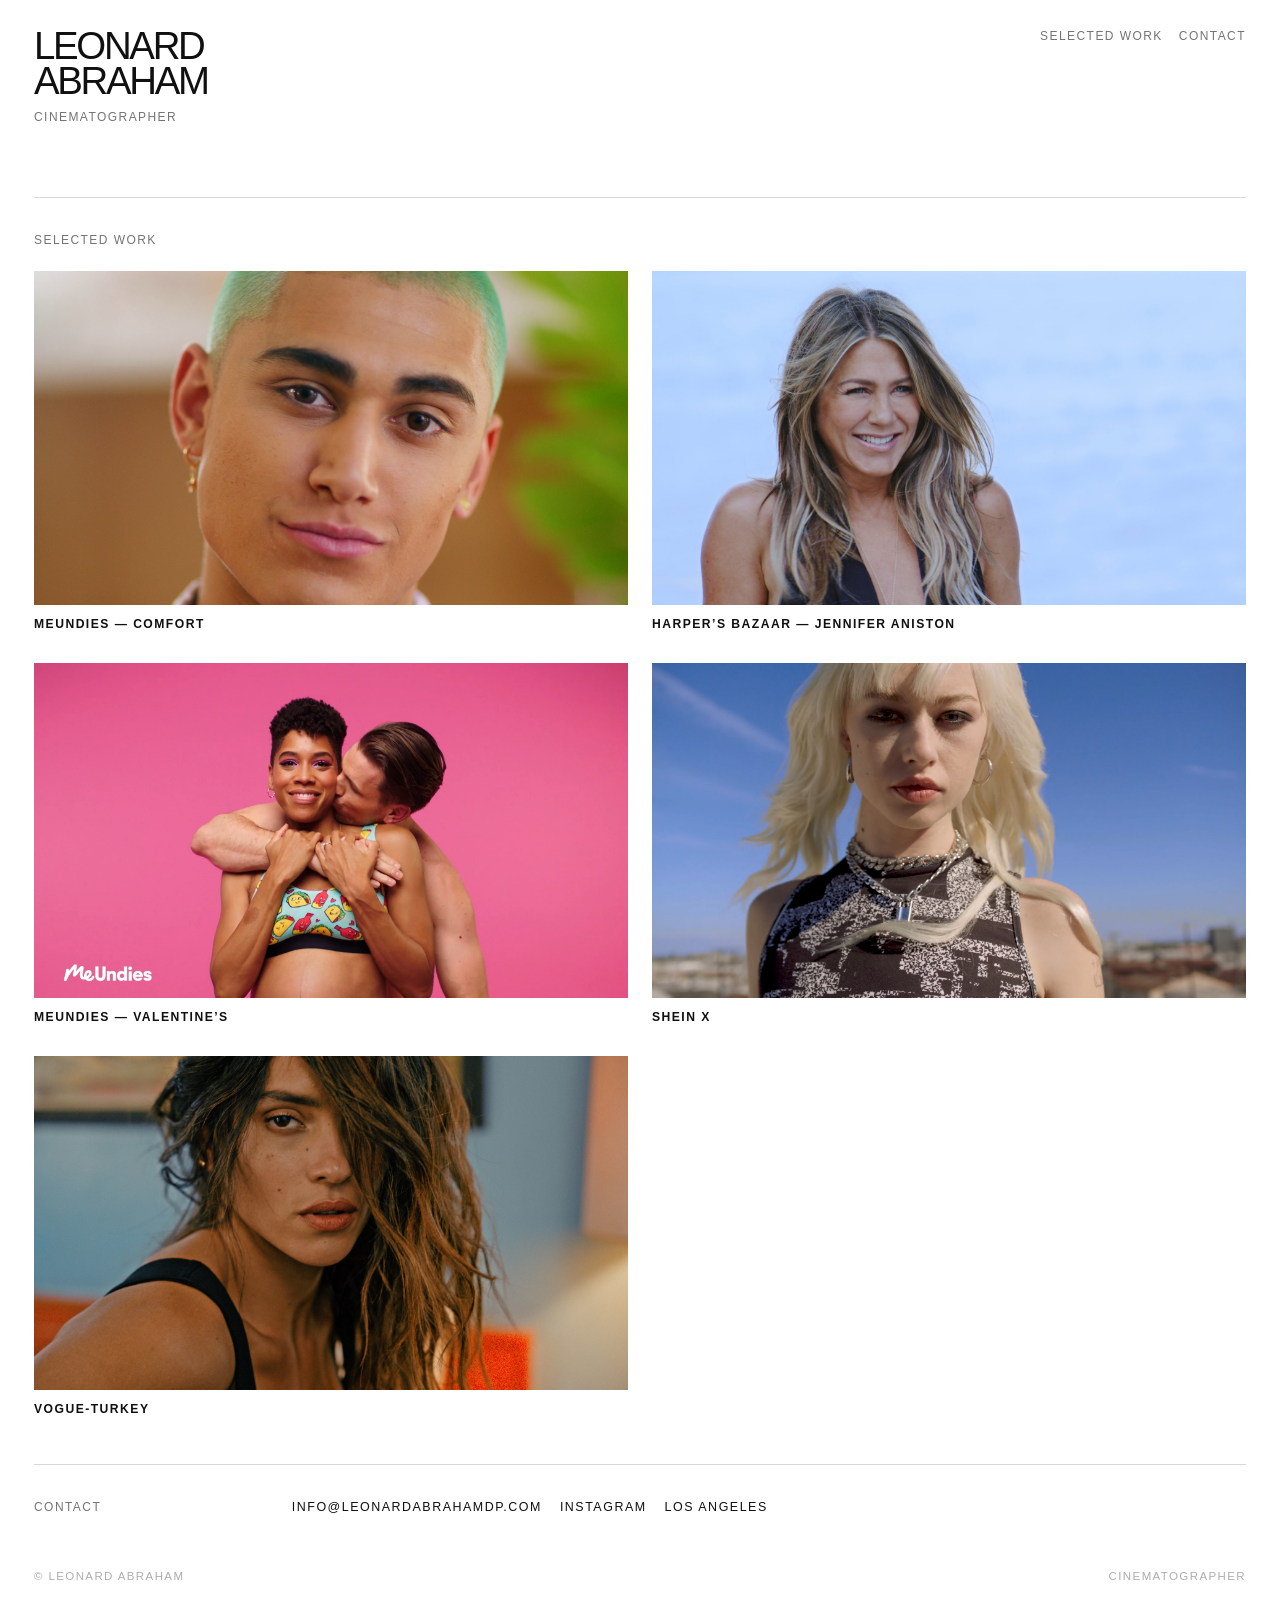
==== index.html @ d51423ed "Use vogue-turkey project title" ====
<!doctype html>
<html lang="en">
<head>
  <meta charset="UTF-8">
  <meta name="viewport" content="width=device-width, initial-scale=1.0">
  <title>Leonard Abraham | Cinematographer</title>
  <meta name="description" content="Leonard Abraham is a cinematographer.">
  <link rel="stylesheet" href="style.css?v=covers2">
</head>
<body>
  <div class="site">
    <header class="header" id="top">
      <div class="identity">
        <a class="name" href="#top">Leonard<br>Abraham</a>
        <div class="title">Cinematographer</div>
      </div>
      <nav class="nav">
        <a href="#selected-work">Selected Work</a>
        <a href="#contact">Contact</a>
      </nav>
    </header>

    <main>
      <section class="work-section" id="selected-work">
        <div class="section-heading">
          <div class="section-label">Selected Work</div>
        </div>

        <div class="project-grid">
          <a class="project-card" href="film-01.html" id="film-01">
            <div class="project-cover"><img src="cover-commercial-01.jpg" alt="Meundies — Comfort cover"></div>
            <div class="project-meta"><span class="project-title">Meundies — Comfort</span></div>
          </a>

          <a class="project-card" href="film-02.html" id="film-02">
            <div class="project-cover"><img src="cover-commercial-02.jpg" alt="Harper’s Bazaar — Jennifer Aniston cover"></div>
            <div class="project-meta"><span class="project-title">Harper’s Bazaar — Jennifer Aniston</span></div>
          </a>

          <a class="project-card" href="film-03.html" id="film-03">
            <div class="project-cover"><img src="cover-commercial-03.jpg" alt="Meundies — Valentine’s cover"></div>
            <div class="project-meta"><span class="project-title">Meundies — Valentine’s</span></div>
          </a>

          <a class="project-card" href="film-04.html" id="film-04">
            <div class="project-cover"><img src="cover-commercial-04.jpg" alt="SHEIN X cover"></div>
            <div class="project-meta"><span class="project-title">SHEIN X</span></div>
          </a>

          <a class="project-card" href="film-05.html" id="film-05">
            <div class="project-cover"><img src="vogue-turkey-cover.jpg" alt="vogue-turkey cover"></div>
            <div class="project-meta"><span class="project-title">vogue-turkey</span></div>
          </a>
        </div>
      </section>

      <section class="contact" id="contact">
        <div class="section-label">Contact</div>
        <div class="contact-links">
          <a href="mailto:info@leonardabrahamdp.com">info@leonardabrahamdp.com</a>
          <a href="https://www.instagram.com/leonard_abraham/">Instagram</a>
          <span>Los Angeles</span>
        </div>
      </section>
    </main>

    <footer class="footer">
      <span>© Leonard Abraham</span>
      <span>Cinematographer</span>
    </footer>
  </div>
</body>
</html>
---- style.css ----
:root{--bg:#fff;--text:#101010;--muted:rgba(16,16,16,.58);--soft:rgba(16,16,16,.34);--line:rgba(16,16,16,.16);--max:1420px}*{box-sizing:border-box}html{scroll-behavior:smooth}body{margin:0;background:var(--bg);color:var(--text);font-family:Arial,Helvetica,sans-serif;font-size:14px;line-height:1.4;-webkit-font-smoothing:antialiased;text-rendering:optimizeLegibility}a{color:inherit;text-decoration:none}a:hover{color:var(--muted)}.site{width:100%;max-width:var(--max);margin:0 auto;padding:28px 34px 44px}.header{display:flex;justify-content:space-between;align-items:flex-start;gap:28px;padding-bottom:72px}.identity{display:grid;gap:10px}.name{font-size:clamp(1.65rem,3vw,3.2rem);line-height:.92;letter-spacing:-.06em;text-transform:uppercase;font-weight:500}.title,.nav,.section-label,.project-title,.footer,.contact-links,.back-link,.project-kicker{letter-spacing:.12em;text-transform:uppercase}.title,.nav,.section-label,.footer,.project-kicker{color:var(--muted)}.title,.nav,.section-label,.back-link,.project-kicker{font-size:.75rem}.project-kicker{display:none}.nav{display:flex;flex-wrap:wrap;justify-content:flex-end;gap:16px}.nav a{white-space:nowrap}.work-section{padding:34px 0 10px;border-top:1px solid var(--line)}.section-heading{margin-bottom:22px}.project-grid{display:grid;grid-template-columns:repeat(2,minmax(0,1fr));gap:28px 24px;align-items:start}.project-card,.project{min-width:0}.project-card{display:block}.project-cover{position:relative;width:100%;aspect-ratio:16/9;overflow:hidden;background:transparent;border:0}.project-cover img{display:block;width:100%;height:100%;object-fit:cover}.project-card:nth-child(2) .project-cover img{transform:scale(1.18);transform-origin:center}.project-card:hover .project-cover img{opacity:.88}.video{position:relative;width:100%;aspect-ratio:16/9;overflow:hidden;background:transparent;border:0}.video iframe{position:absolute;inset:0;display:block;width:100%;height:100%;border:0;margin:0;padding:0}.preview iframe{pointer-events:none}.project-meta{padding:11px 0 2px;font-size:.76rem;letter-spacing:.12em;text-transform:uppercase}.project-title{color:var(--text);font-weight:650}.contact{display:grid;grid-template-columns:minmax(160px,.38fr) minmax(0,1.62fr);gap:34px;padding-top:34px;margin-top:34px;border-top:1px solid var(--line)}.contact-links{display:flex;flex-wrap:wrap;gap:18px;font-size:.78rem}.footer{display:flex;justify-content:space-between;gap:20px;padding-top:52px;color:var(--soft);font-size:.72rem}.project-page{border-top:1px solid var(--line);padding-top:34px}.project-head{position:relative;display:block;width:100%;margin-bottom:28px;text-align:center}.project-head>div:first-child{position:absolute;left:0;top:50%;transform:translateY(-50%);margin:0}.project-name{margin:0 auto;font-size:clamp(1.18rem,3.8vw,2.45rem)!important;line-height:.95!important;letter-spacing:-.055em;font-weight:750;text-transform:uppercase;white-space:nowrap!important;max-width:calc(100% - 300px);overflow:visible;text-overflow:clip;text-align:center}.project-player{width:min(100%,1120px);margin:0 auto 42px}.stills-section{width:min(100%,1120px);margin:0 auto;border-top:1px solid var(--line);padding-top:28px}.stills-grid{display:grid;grid-template-columns:repeat(3,minmax(0,1fr));gap:18px;align-items:start}.stills-grid img{display:block;width:100%;height:auto;aspect-ratio:16/9;object-fit:cover}.still-placeholder{aspect-ratio:16/9;background:linear-gradient(135deg,rgba(16,16,16,.06),rgba(16,16,16,.02));border:1px solid var(--line);display:flex;align-items:center;justify-content:center;color:var(--soft);font-size:.72rem;letter-spacing:.12em;text-transform:uppercase}.project-nav{display:flex;justify-content:space-between;gap:18px;width:min(100%,1120px);margin:34px auto 0;padding-top:24px;border-top:1px solid var(--line)}.back-link{color:var(--muted)}@media(max-width:900px){.site{padding:22px 18px 34px}.header,.contact{grid-template-columns:1fr}.header{display:grid;padding-bottom:42px}.nav{justify-content:flex-start}.project-grid,.stills-grid{grid-template-columns:1fr}.project-head{padding-top:48px}.project-head>div:first-child{top:0;transform:none}.project-name{font-size:clamp(.92rem,3.85vw,1.45rem)!important;letter-spacing:-.06em!important;white-space:normal!important;font-weight:750!important;max-width:100%}}@media(max-width:620px){.nav{gap:11px}.footer,.project-nav{flex-direction:column;align-items:flex-start}.project-head{padding-top:44px}.project-name{font-size:clamp(.82rem,3.62vw,1.08rem)!important;letter-spacing:-.055em!important;white-space:normal!important}}
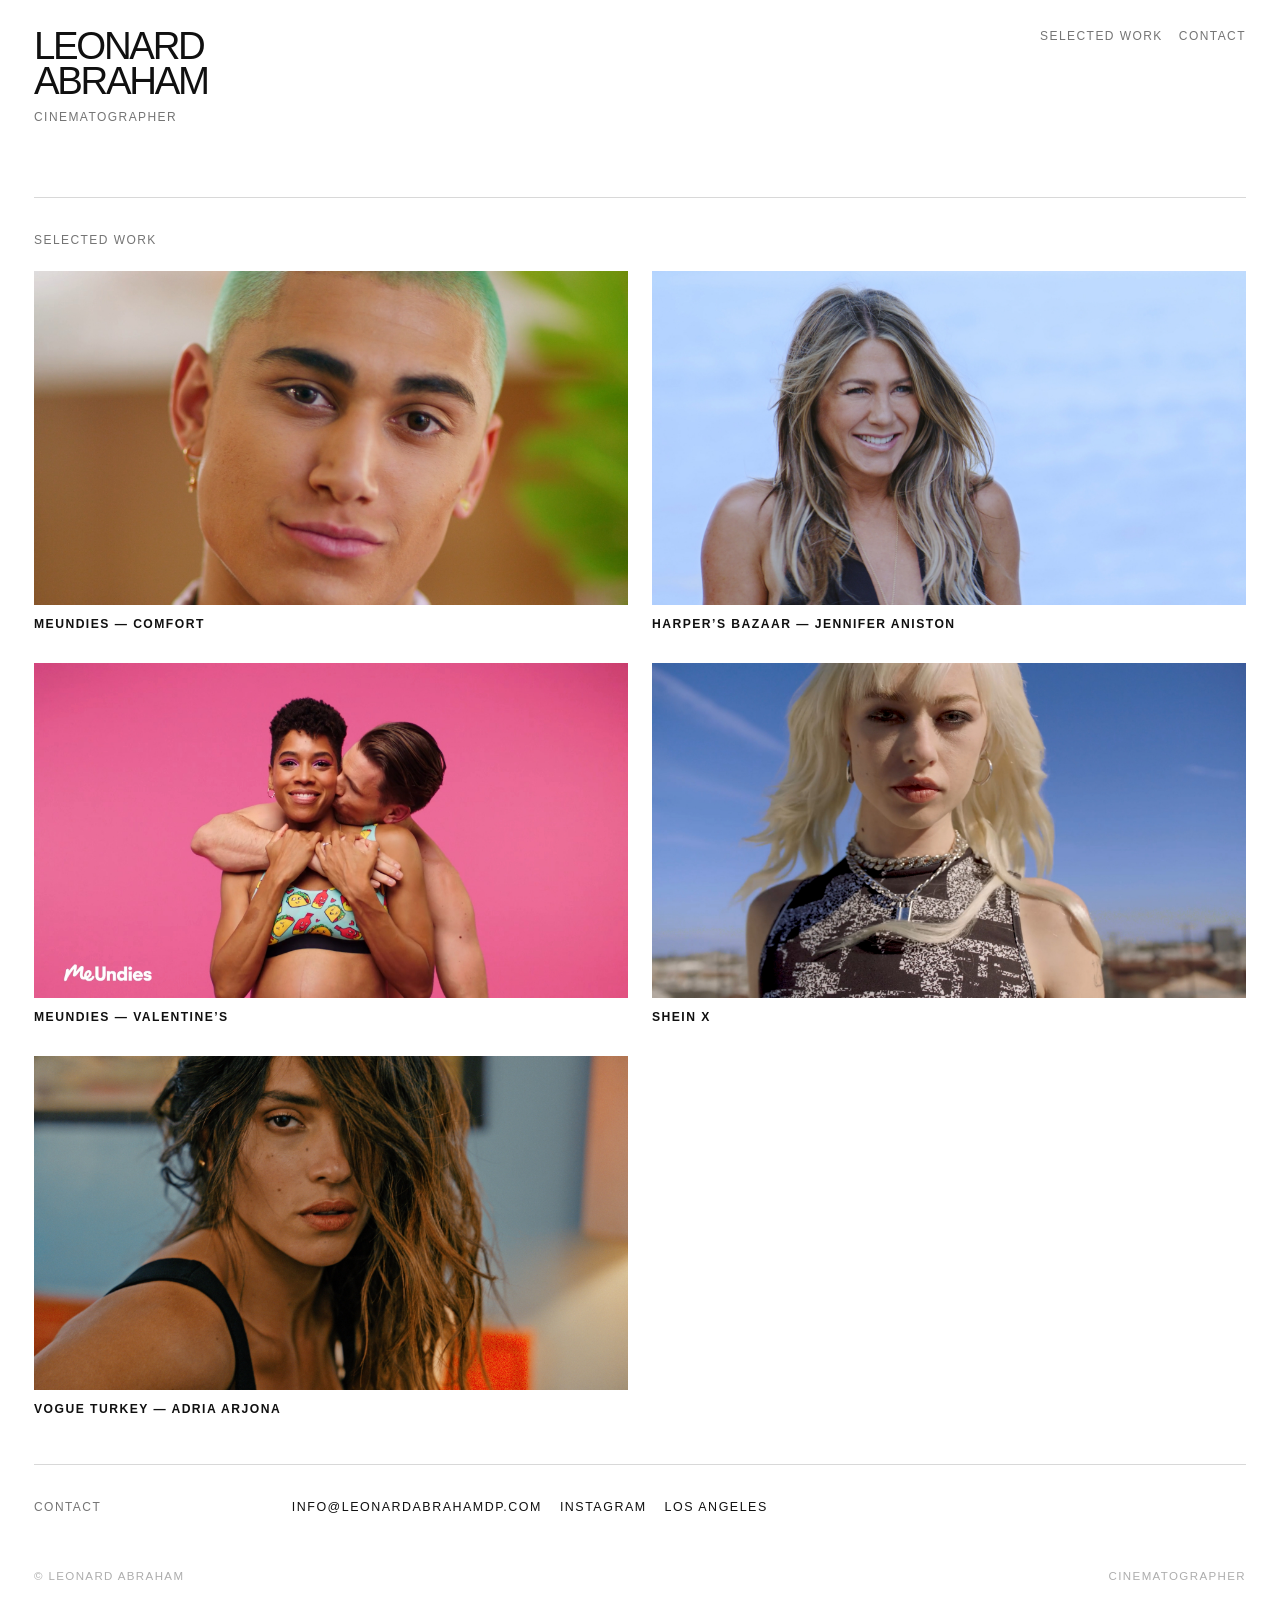
==== commit f0555639: "Update Vogue Turkey project title with Adria Arjona" ====
--- a/index.html
+++ b/index.html
@@ -48,8 +48,8 @@
           </a>
 
           <a class="project-card" href="film-05.html" id="film-05">
-            <div class="project-cover"><img src="vogue-turkey-cover.jpg" alt="vogue-turkey cover"></div>
-            <div class="project-meta"><span class="project-title">vogue-turkey</span></div>
+            <div class="project-cover"><img src="vogue-turkey-cover.jpg" alt="Vogue Turkey — Adria Arjona cover"></div>
+            <div class="project-meta"><span class="project-title">Vogue Turkey — Adria Arjona</span></div>
           </a>
         </div>
       </section>
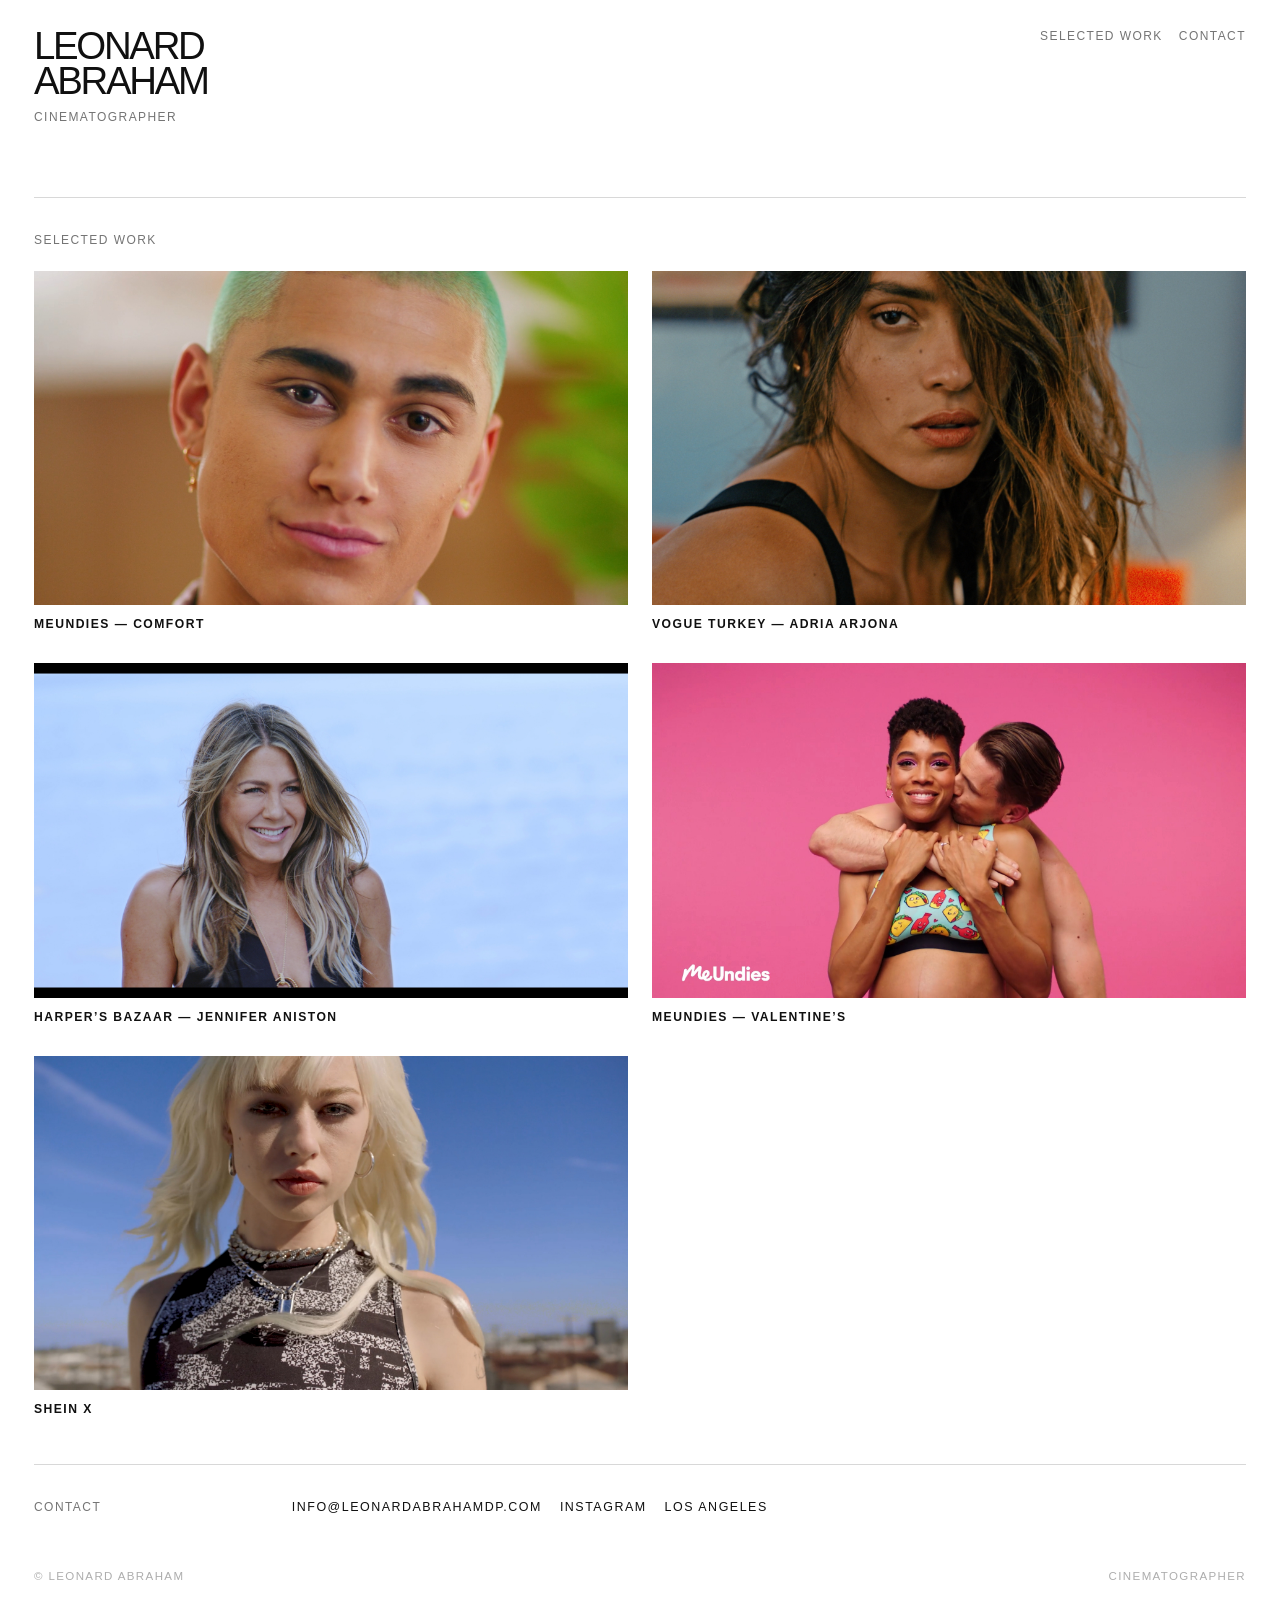
==== commit 784578fd: "Reorder selected work projects" ====
--- a/index.html
+++ b/index.html
@@ -5,7 +5,7 @@
   <meta name="viewport" content="width=device-width, initial-scale=1.0">
   <title>Leonard Abraham | Cinematographer</title>
   <meta name="description" content="Leonard Abraham is a cinematographer.">
-  <link rel="stylesheet" href="style.css?v=covers2">
+  <link rel="stylesheet" href="style.css?v=covers3">
 </head>
 <body>
   <div class="site">
@@ -32,6 +32,11 @@
             <div class="project-meta"><span class="project-title">Meundies — Comfort</span></div>
           </a>
 
+          <a class="project-card" href="film-05.html" id="film-05">
+            <div class="project-cover"><img src="vogue-turkey-cover.jpg" alt="Vogue Turkey — Adria Arjona cover"></div>
+            <div class="project-meta"><span class="project-title">Vogue Turkey — Adria Arjona</span></div>
+          </a>
+
           <a class="project-card" href="film-02.html" id="film-02">
             <div class="project-cover"><img src="cover-commercial-02.jpg" alt="Harper’s Bazaar — Jennifer Aniston cover"></div>
             <div class="project-meta"><span class="project-title">Harper’s Bazaar — Jennifer Aniston</span></div>
@@ -45,11 +50,6 @@
           <a class="project-card" href="film-04.html" id="film-04">
             <div class="project-cover"><img src="cover-commercial-04.jpg" alt="SHEIN X cover"></div>
             <div class="project-meta"><span class="project-title">SHEIN X</span></div>
-          </a>
-
-          <a class="project-card" href="film-05.html" id="film-05">
-            <div class="project-cover"><img src="vogue-turkey-cover.jpg" alt="Vogue Turkey — Adria Arjona cover"></div>
-            <div class="project-meta"><span class="project-title">Vogue Turkey — Adria Arjona</span></div>
           </a>
         </div>
       </section>
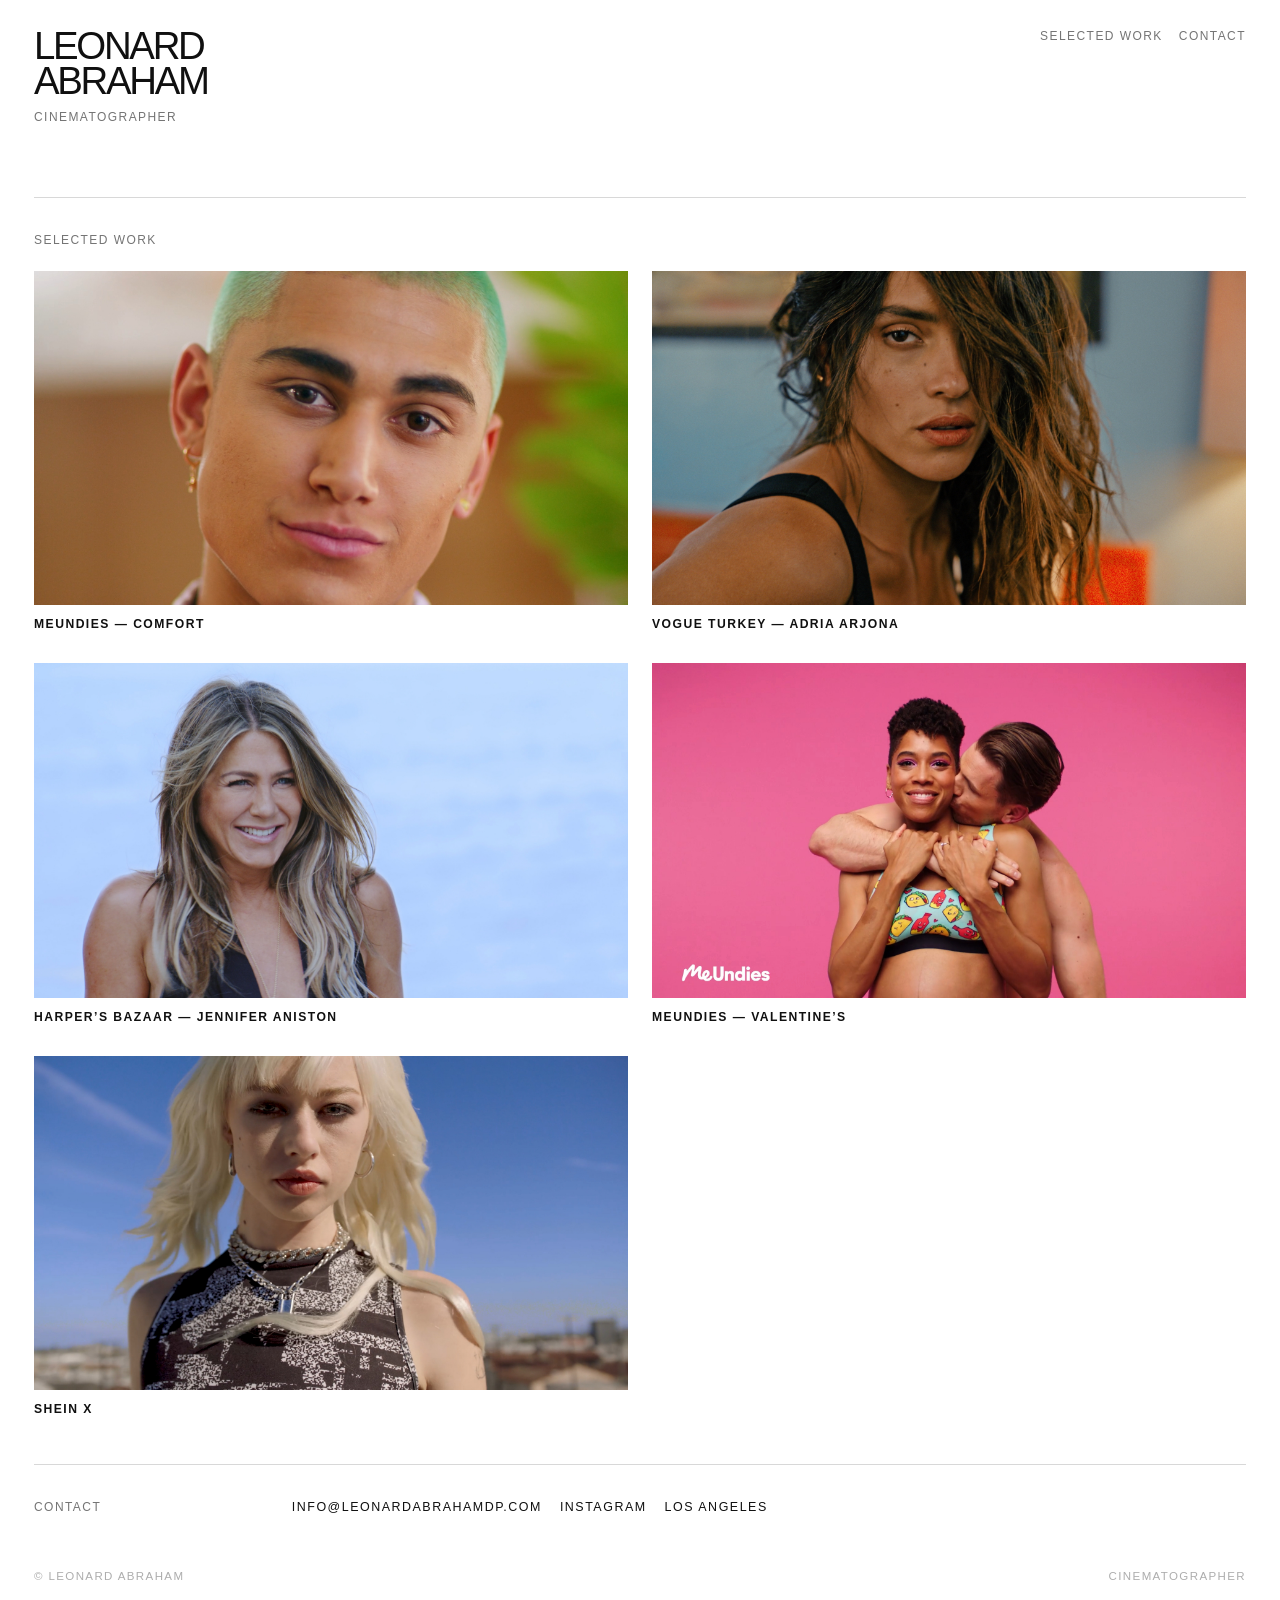
==== commit 0f95235f: "Refresh Harper’s Bazaar cover crop styling" ====
--- a/index.html
+++ b/index.html
@@ -5,7 +5,7 @@
   <meta name="viewport" content="width=device-width, initial-scale=1.0">
   <title>Leonard Abraham | Cinematographer</title>
   <meta name="description" content="Leonard Abraham is a cinematographer.">
-  <link rel="stylesheet" href="style.css?v=covers3">
+  <link rel="stylesheet" href="style.css?v=covers4">
 </head>
 <body>
   <div class="site">
--- a/style.css
+++ b/style.css
@@ -1 +1 @@
-:root{--bg:#fff;--text:#101010;--muted:rgba(16,16,16,.58);--soft:rgba(16,16,16,.34);--line:rgba(16,16,16,.16);--max:1420px}*{box-sizing:border-box}html{scroll-behavior:smooth}body{margin:0;background:var(--bg);color:var(--text);font-family:Arial,Helvetica,sans-serif;font-size:14px;line-height:1.4;-webkit-font-smoothing:antialiased;text-rendering:optimizeLegibility}a{color:inherit;text-decoration:none}a:hover{color:var(--muted)}.site{width:100%;max-width:var(--max);margin:0 auto;padding:28px 34px 44px}.header{display:flex;justify-content:space-between;align-items:flex-start;gap:28px;padding-bottom:72px}.identity{display:grid;gap:10px}.name{font-size:clamp(1.65rem,3vw,3.2rem);line-height:.92;letter-spacing:-.06em;text-transform:uppercase;font-weight:500}.title,.nav,.section-label,.project-title,.footer,.contact-links,.back-link,.project-kicker{letter-spacing:.12em;text-transform:uppercase}.title,.nav,.section-label,.footer,.project-kicker{color:var(--muted)}.title,.nav,.section-label,.back-link,.project-kicker{font-size:.75rem}.project-kicker{display:none}.nav{display:flex;flex-wrap:wrap;justify-content:flex-end;gap:16px}.nav a{white-space:nowrap}.work-section{padding:34px 0 10px;border-top:1px solid var(--line)}.section-heading{margin-bottom:22px}.project-grid{display:grid;grid-template-columns:repeat(2,minmax(0,1fr));gap:28px 24px;align-items:start}.project-card,.project{min-width:0}.project-card{display:block}.project-cover{position:relative;width:100%;aspect-ratio:16/9;overflow:hidden;background:transparent;border:0}.project-cover img{display:block;width:100%;height:100%;object-fit:cover}.project-card:nth-child(2) .project-cover img{transform:scale(1.18);transform-origin:center}.project-card:hover .project-cover img{opacity:.88}.video{position:relative;width:100%;aspect-ratio:16/9;overflow:hidden;background:transparent;border:0}.video iframe{position:absolute;inset:0;display:block;width:100%;height:100%;border:0;margin:0;padding:0}.preview iframe{pointer-events:none}.project-meta{padding:11px 0 2px;font-size:.76rem;letter-spacing:.12em;text-transform:uppercase}.project-title{color:var(--text);font-weight:650}.contact{display:grid;grid-template-columns:minmax(160px,.38fr) minmax(0,1.62fr);gap:34px;padding-top:34px;margin-top:34px;border-top:1px solid var(--line)}.contact-links{display:flex;flex-wrap:wrap;gap:18px;font-size:.78rem}.footer{display:flex;justify-content:space-between;gap:20px;padding-top:52px;color:var(--soft);font-size:.72rem}.project-page{border-top:1px solid var(--line);padding-top:34px}.project-head{position:relative;display:block;width:100%;margin-bottom:28px;text-align:center}.project-head>div:first-child{position:absolute;left:0;top:50%;transform:translateY(-50%);margin:0}.project-name{margin:0 auto;font-size:clamp(1.18rem,3.8vw,2.45rem)!important;line-height:.95!important;letter-spacing:-.055em;font-weight:750;text-transform:uppercase;white-space:nowrap!important;max-width:calc(100% - 300px);overflow:visible;text-overflow:clip;text-align:center}.project-player{width:min(100%,1120px);margin:0 auto 42px}.stills-section{width:min(100%,1120px);margin:0 auto;border-top:1px solid var(--line);padding-top:28px}.stills-grid{display:grid;grid-template-columns:repeat(3,minmax(0,1fr));gap:18px;align-items:start}.stills-grid img{display:block;width:100%;height:auto;aspect-ratio:16/9;object-fit:cover}.still-placeholder{aspect-ratio:16/9;background:linear-gradient(135deg,rgba(16,16,16,.06),rgba(16,16,16,.02));border:1px solid var(--line);display:flex;align-items:center;justify-content:center;color:var(--soft);font-size:.72rem;letter-spacing:.12em;text-transform:uppercase}.project-nav{display:flex;justify-content:space-between;gap:18px;width:min(100%,1120px);margin:34px auto 0;padding-top:24px;border-top:1px solid var(--line)}.back-link{color:var(--muted)}@media(max-width:900px){.site{padding:22px 18px 34px}.header,.contact{grid-template-columns:1fr}.header{display:grid;padding-bottom:42px}.nav{justify-content:flex-start}.project-grid,.stills-grid{grid-template-columns:1fr}.project-head{padding-top:48px}.project-head>div:first-child{top:0;transform:none}.project-name{font-size:clamp(.92rem,3.85vw,1.45rem)!important;letter-spacing:-.06em!important;white-space:normal!important;font-weight:750!important;max-width:100%}}@media(max-width:620px){.nav{gap:11px}.footer,.project-nav{flex-direction:column;align-items:flex-start}.project-head{padding-top:44px}.project-name{font-size:clamp(.82rem,3.62vw,1.08rem)!important;letter-spacing:-.055em!important;white-space:normal!important}}+:root{--bg:#fff;--text:#101010;--muted:rgba(16,16,16,.58);--soft:rgba(16,16,16,.34);--line:rgba(16,16,16,.16);--max:1420px}*{box-sizing:border-box}html{scroll-behavior:smooth}body{margin:0;background:var(--bg);color:var(--text);font-family:Arial,Helvetica,sans-serif;font-size:14px;line-height:1.4;-webkit-font-smoothing:antialiased;text-rendering:optimizeLegibility}a{color:inherit;text-decoration:none}a:hover{color:var(--muted)}.site{width:100%;max-width:var(--max);margin:0 auto;padding:28px 34px 44px}.header{display:flex;justify-content:space-between;align-items:flex-start;gap:28px;padding-bottom:72px}.identity{display:grid;gap:10px}.name{font-size:clamp(1.65rem,3vw,3.2rem);line-height:.92;letter-spacing:-.06em;text-transform:uppercase;font-weight:500}.title,.nav,.section-label,.project-title,.footer,.contact-links,.back-link,.project-kicker{letter-spacing:.12em;text-transform:uppercase}.title,.nav,.section-label,.footer,.project-kicker{color:var(--muted)}.title,.nav,.section-label,.back-link,.project-kicker{font-size:.75rem}.project-kicker{display:none}.nav{display:flex;flex-wrap:wrap;justify-content:flex-end;gap:16px}.nav a{white-space:nowrap}.work-section{padding:34px 0 10px;border-top:1px solid var(--line)}.section-heading{margin-bottom:22px}.project-grid{display:grid;grid-template-columns:repeat(2,minmax(0,1fr));gap:28px 24px;align-items:start}.project-card,.project{min-width:0}.project-card{display:block}.project-cover{position:relative;width:100%;aspect-ratio:16/9;overflow:hidden;background:transparent;border:0}.project-cover img{display:block;width:100%;height:100%;object-fit:cover}#film-02 .project-cover img{transform:scale(1.18);transform-origin:center}.project-card:hover .project-cover img{opacity:.88}.video{position:relative;width:100%;aspect-ratio:16/9;overflow:hidden;background:transparent;border:0}.video iframe{position:absolute;inset:0;display:block;width:100%;height:100%;border:0;margin:0;padding:0}.preview iframe{pointer-events:none}.project-meta{padding:11px 0 2px;font-size:.76rem;letter-spacing:.12em;text-transform:uppercase}.project-title{color:var(--text);font-weight:650}.contact{display:grid;grid-template-columns:minmax(160px,.38fr) minmax(0,1.62fr);gap:34px;padding-top:34px;margin-top:34px;border-top:1px solid var(--line)}.contact-links{display:flex;flex-wrap:wrap;gap:18px;font-size:.78rem}.footer{display:flex;justify-content:space-between;gap:20px;padding-top:52px;color:var(--soft);font-size:.72rem}.project-page{border-top:1px solid var(--line);padding-top:34px}.project-head{position:relative;display:block;width:100%;margin-bottom:28px;text-align:center}.project-head>div:first-child{position:absolute;left:0;top:50%;transform:translateY(-50%);margin:0}.project-name{margin:0 auto;font-size:clamp(1.18rem,3.8vw,2.45rem)!important;line-height:.95!important;letter-spacing:-.055em;font-weight:750;text-transform:uppercase;white-space:nowrap!important;max-width:calc(100% - 300px);overflow:visible;text-overflow:clip;text-align:center}.project-player{width:min(100%,1120px);margin:0 auto 42px}.stills-section{width:min(100%,1120px);margin:0 auto;border-top:1px solid var(--line);padding-top:28px}.stills-grid{display:grid;grid-template-columns:repeat(3,minmax(0,1fr));gap:18px;align-items:start}.stills-grid img{display:block;width:100%;height:auto;aspect-ratio:16/9;object-fit:cover}.still-placeholder{aspect-ratio:16/9;background:linear-gradient(135deg,rgba(16,16,16,.06),rgba(16,16,16,.02));border:1px solid var(--line);display:flex;align-items:center;justify-content:center;color:var(--soft);font-size:.72rem;letter-spacing:.12em;text-transform:uppercase}.project-nav{display:flex;justify-content:space-between;gap:18px;width:min(100%,1120px);margin:34px auto 0;padding-top:24px;border-top:1px solid var(--line)}.back-link{color:var(--muted)}@media(max-width:900px){.site{padding:22px 18px 34px}.header,.contact{grid-template-columns:1fr}.header{display:grid;padding-bottom:42px}.nav{justify-content:flex-start}.project-grid,.stills-grid{grid-template-columns:1fr}.project-head{padding-top:48px}.project-head>div:first-child{top:0;transform:none}.project-name{font-size:clamp(.92rem,3.85vw,1.45rem)!important;letter-spacing:-.06em!important;white-space:normal!important;font-weight:750!important;max-width:100%}}@media(max-width:620px){.nav{gap:11px}.footer,.project-nav{flex-direction:column;align-items:flex-start}.project-head{padding-top:44px}.project-name{font-size:clamp(.82rem,3.62vw,1.08rem)!important;letter-spacing:-.055em!important;white-space:normal!important}}
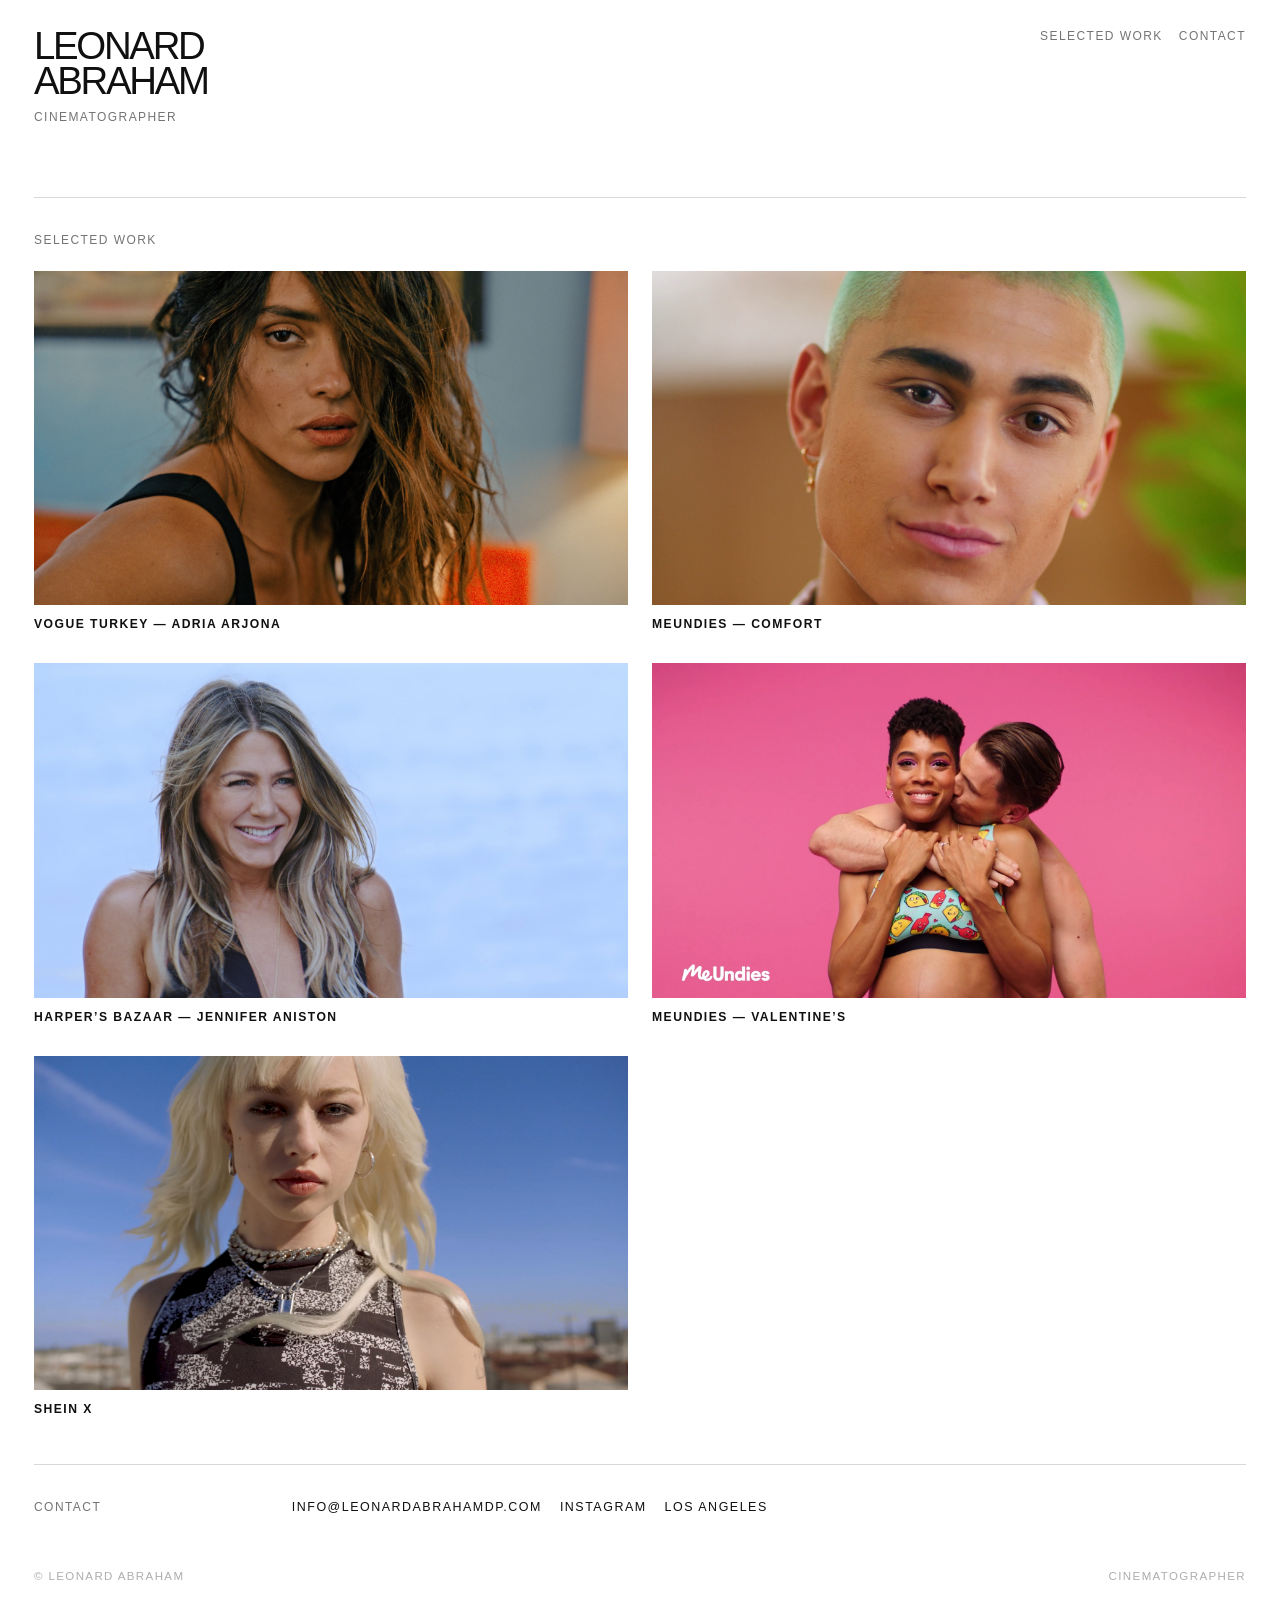
==== commit 84a54697: "Swap Vogue Turkey and MeUndies Comfort positions" ====
--- a/index.html
+++ b/index.html
@@ -27,14 +27,14 @@
         </div>
 
         <div class="project-grid">
+          <a class="project-card" href="film-05.html" id="film-05">
+            <div class="project-cover"><img src="vogue-turkey-cover.jpg" alt="Vogue Turkey — Adria Arjona cover"></div>
+            <div class="project-meta"><span class="project-title">Vogue Turkey — Adria Arjona</span></div>
+          </a>
+
           <a class="project-card" href="film-01.html" id="film-01">
             <div class="project-cover"><img src="cover-commercial-01.jpg" alt="Meundies — Comfort cover"></div>
             <div class="project-meta"><span class="project-title">Meundies — Comfort</span></div>
-          </a>
-
-          <a class="project-card" href="film-05.html" id="film-05">
-            <div class="project-cover"><img src="vogue-turkey-cover.jpg" alt="Vogue Turkey — Adria Arjona cover"></div>
-            <div class="project-meta"><span class="project-title">Vogue Turkey — Adria Arjona</span></div>
           </a>
 
           <a class="project-card" href="film-02.html" id="film-02">
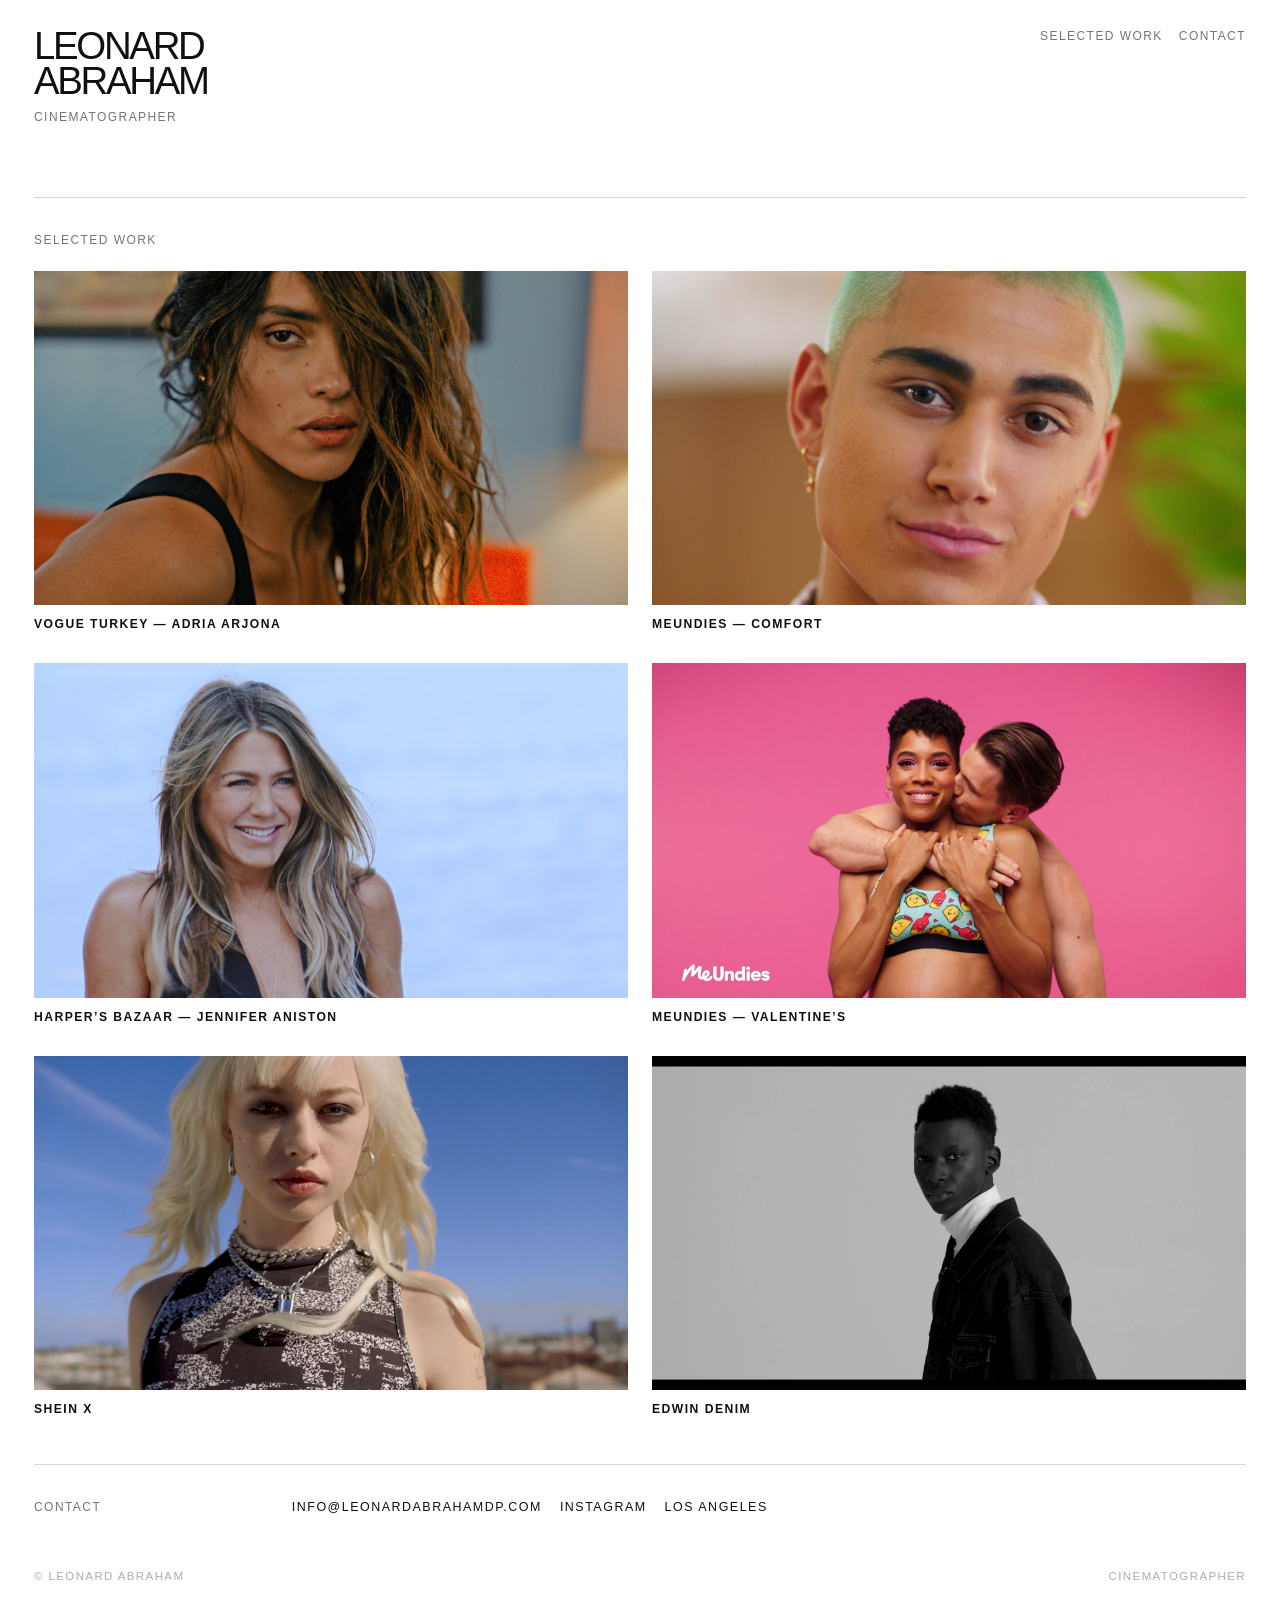
==== commit e61222c4: "Add Edwin Denim as final selected work" ====
--- a/index.html
+++ b/index.html
@@ -5,7 +5,7 @@
   <meta name="viewport" content="width=device-width, initial-scale=1.0">
   <title>Leonard Abraham | Cinematographer</title>
   <meta name="description" content="Leonard Abraham is a cinematographer.">
-  <link rel="stylesheet" href="style.css?v=covers4">
+  <link rel="stylesheet" href="style.css?v=covers5">
 </head>
 <body>
   <div class="site">
@@ -51,6 +51,11 @@
             <div class="project-cover"><img src="cover-commercial-04.jpg" alt="SHEIN X cover"></div>
             <div class="project-meta"><span class="project-title">SHEIN X</span></div>
           </a>
+
+          <a class="project-card" href="film-06.html" id="film-06">
+            <div class="project-cover"><img src="edwin-denim-cover.jpg" alt="Edwin Denim cover"></div>
+            <div class="project-meta"><span class="project-title">Edwin Denim</span></div>
+          </a>
         </div>
       </section>
 
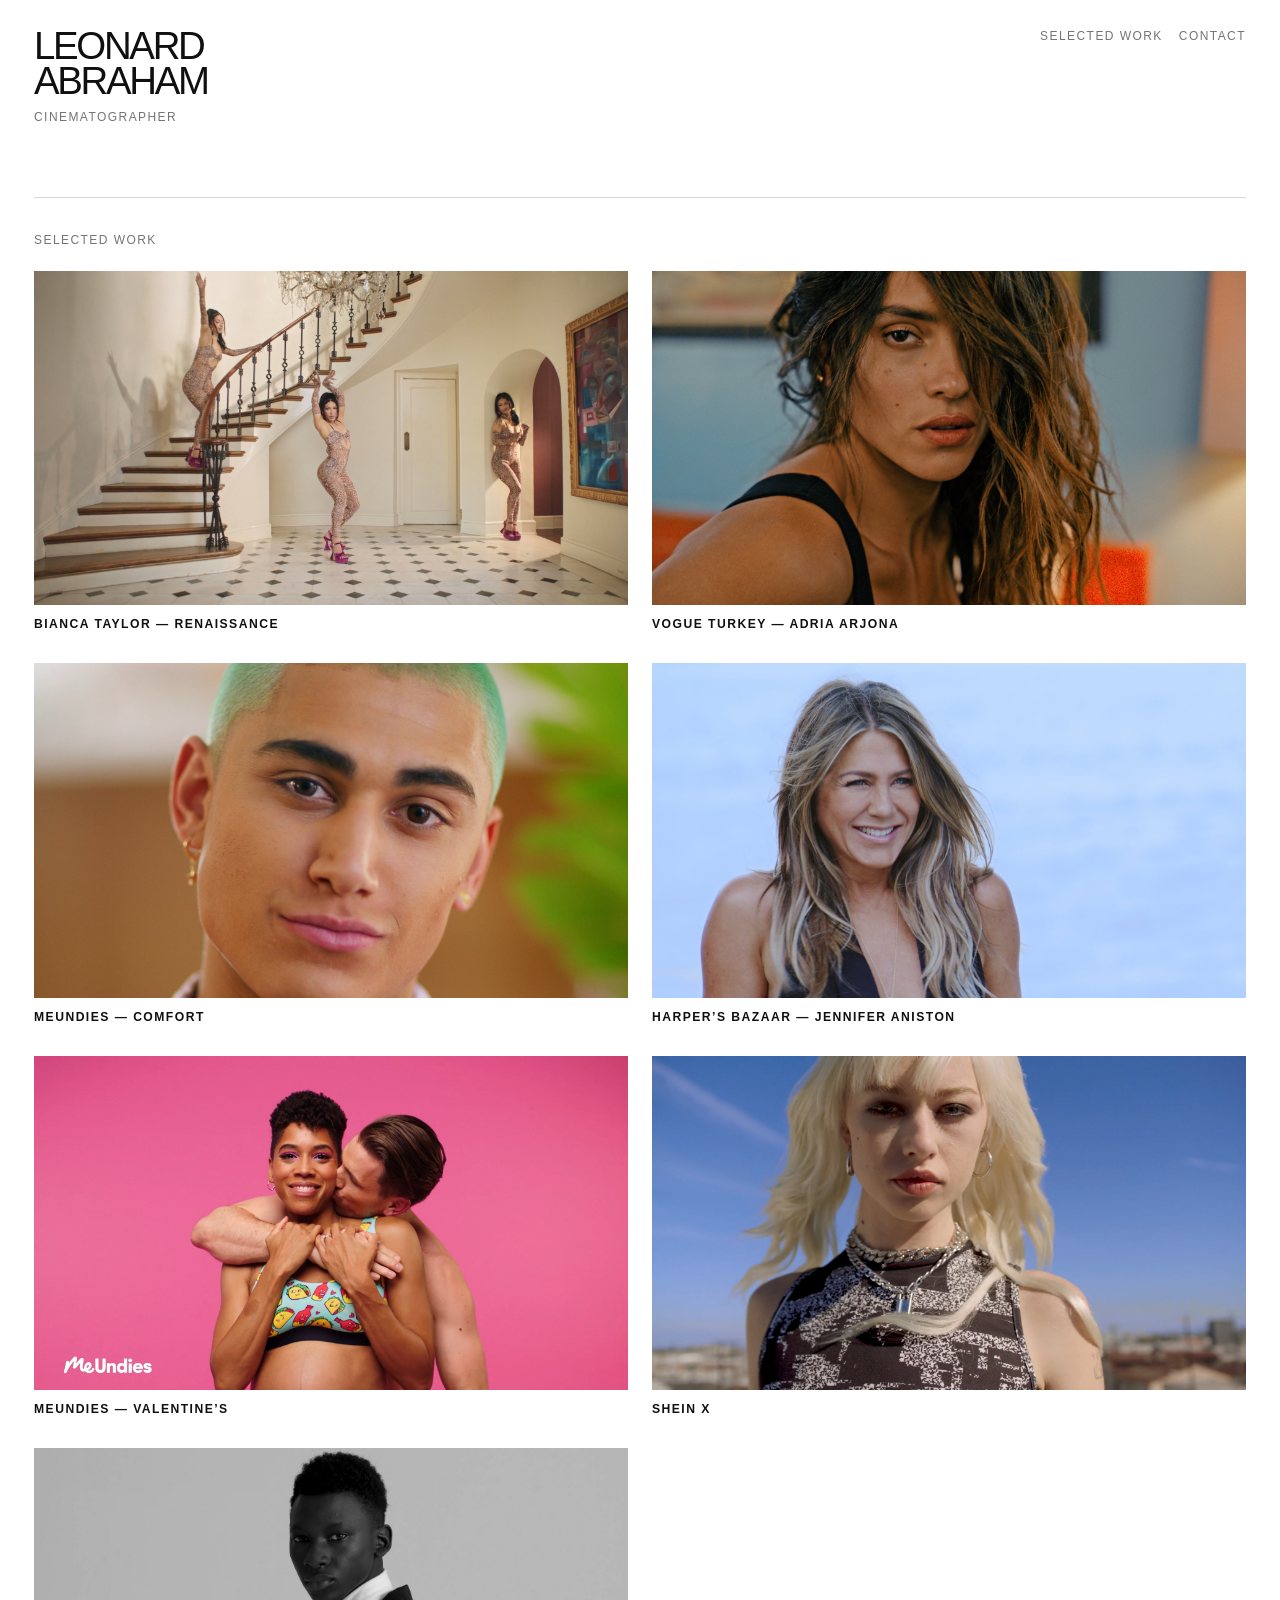
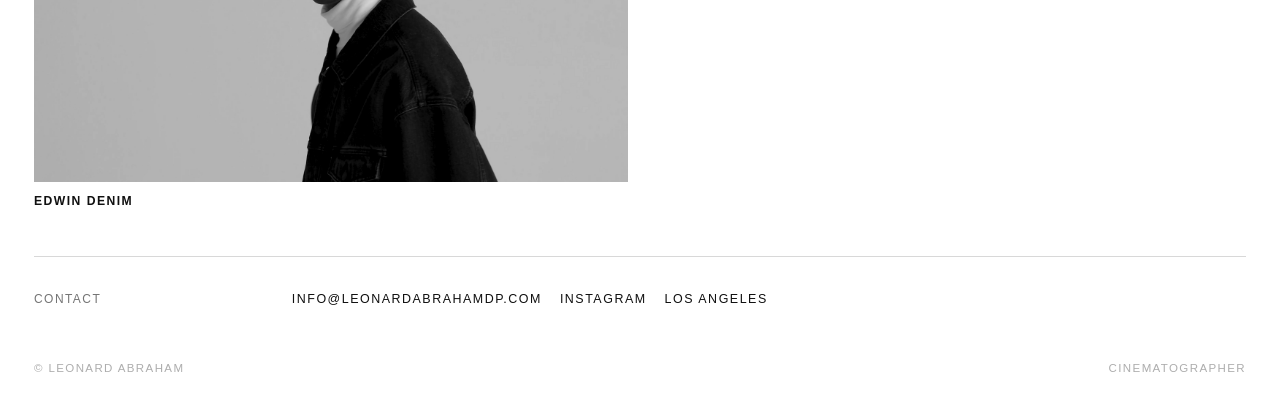
==== commit 6e878e80: "Add Bianca Taylor Renaissance to selected work" ====
--- a/index.html
+++ b/index.html
@@ -27,6 +27,11 @@
         </div>
 
         <div class="project-grid">
+          <a class="project-card" href="film-07.html" id="film-07">
+            <div class="project-cover"><img src="bianca-taylor-renaissance-cover.jpg" alt="Bianca Taylor — Renaissance cover"></div>
+            <div class="project-meta"><span class="project-title">Bianca Taylor — Renaissance</span></div>
+          </a>
+
           <a class="project-card" href="film-05.html" id="film-05">
             <div class="project-cover"><img src="vogue-turkey-cover.jpg" alt="Vogue Turkey — Adria Arjona cover"></div>
             <div class="project-meta"><span class="project-title">Vogue Turkey — Adria Arjona</span></div>
--- a/style.css
+++ b/style.css
@@ -1 +1 @@
-:root{--bg:#fff;--text:#101010;--muted:rgba(16,16,16,.58);--soft:rgba(16,16,16,.34);--line:rgba(16,16,16,.16);--max:1420px}*{box-sizing:border-box}html{scroll-behavior:smooth}body{margin:0;background:var(--bg);color:var(--text);font-family:Arial,Helvetica,sans-serif;font-size:14px;line-height:1.4;-webkit-font-smoothing:antialiased;text-rendering:optimizeLegibility}a{color:inherit;text-decoration:none}a:hover{color:var(--muted)}.site{width:100%;max-width:var(--max);margin:0 auto;padding:28px 34px 44px}.header{display:flex;justify-content:space-between;align-items:flex-start;gap:28px;padding-bottom:72px}.identity{display:grid;gap:10px}.name{font-size:clamp(1.65rem,3vw,3.2rem);line-height:.92;letter-spacing:-.06em;text-transform:uppercase;font-weight:500}.title,.nav,.section-label,.project-title,.footer,.contact-links,.back-link,.project-kicker{letter-spacing:.12em;text-transform:uppercase}.title,.nav,.section-label,.footer,.project-kicker{color:var(--muted)}.title,.nav,.section-label,.back-link,.project-kicker{font-size:.75rem}.project-kicker{display:none}.nav{display:flex;flex-wrap:wrap;justify-content:flex-end;gap:16px}.nav a{white-space:nowrap}.work-section{padding:34px 0 10px;border-top:1px solid var(--line)}.section-heading{margin-bottom:22px}.project-grid{display:grid;grid-template-columns:repeat(2,minmax(0,1fr));gap:28px 24px;align-items:start}.project-card,.project{min-width:0}.project-card{display:block}.project-cover{position:relative;width:100%;aspect-ratio:16/9;overflow:hidden;background:transparent;border:0}.project-cover img{display:block;width:100%;height:100%;object-fit:cover}#film-02 .project-cover img{transform:scale(1.18);transform-origin:center}.project-card:hover .project-cover img{opacity:.88}.video{position:relative;width:100%;aspect-ratio:16/9;overflow:hidden;background:transparent;border:0}.video iframe{position:absolute;inset:0;display:block;width:100%;height:100%;border:0;margin:0;padding:0}.preview iframe{pointer-events:none}.project-meta{padding:11px 0 2px;font-size:.76rem;letter-spacing:.12em;text-transform:uppercase}.project-title{color:var(--text);font-weight:650}.contact{display:grid;grid-template-columns:minmax(160px,.38fr) minmax(0,1.62fr);gap:34px;padding-top:34px;margin-top:34px;border-top:1px solid var(--line)}.contact-links{display:flex;flex-wrap:wrap;gap:18px;font-size:.78rem}.footer{display:flex;justify-content:space-between;gap:20px;padding-top:52px;color:var(--soft);font-size:.72rem}.project-page{border-top:1px solid var(--line);padding-top:34px}.project-head{position:relative;display:block;width:100%;margin-bottom:28px;text-align:center}.project-head>div:first-child{position:absolute;left:0;top:50%;transform:translateY(-50%);margin:0}.project-name{margin:0 auto;font-size:clamp(1.18rem,3.8vw,2.45rem)!important;line-height:.95!important;letter-spacing:-.055em;font-weight:750;text-transform:uppercase;white-space:nowrap!important;max-width:calc(100% - 300px);overflow:visible;text-overflow:clip;text-align:center}.project-player{width:min(100%,1120px);margin:0 auto 42px}.stills-section{width:min(100%,1120px);margin:0 auto;border-top:1px solid var(--line);padding-top:28px}.stills-grid{display:grid;grid-template-columns:repeat(3,minmax(0,1fr));gap:18px;align-items:start}.stills-grid img{display:block;width:100%;height:auto;aspect-ratio:16/9;object-fit:cover}.still-placeholder{aspect-ratio:16/9;background:linear-gradient(135deg,rgba(16,16,16,.06),rgba(16,16,16,.02));border:1px solid var(--line);display:flex;align-items:center;justify-content:center;color:var(--soft);font-size:.72rem;letter-spacing:.12em;text-transform:uppercase}.project-nav{display:flex;justify-content:space-between;gap:18px;width:min(100%,1120px);margin:34px auto 0;padding-top:24px;border-top:1px solid var(--line)}.back-link{color:var(--muted)}@media(max-width:900px){.site{padding:22px 18px 34px}.header,.contact{grid-template-columns:1fr}.header{display:grid;padding-bottom:42px}.nav{justify-content:flex-start}.project-grid,.stills-grid{grid-template-columns:1fr}.project-head{padding-top:48px}.project-head>div:first-child{top:0;transform:none}.project-name{font-size:clamp(.92rem,3.85vw,1.45rem)!important;letter-spacing:-.06em!important;white-space:normal!important;font-weight:750!important;max-width:100%}}@media(max-width:620px){.nav{gap:11px}.footer,.project-nav{flex-direction:column;align-items:flex-start}.project-head{padding-top:44px}.project-name{font-size:clamp(.82rem,3.62vw,1.08rem)!important;letter-spacing:-.055em!important;white-space:normal!important}}+:root{--bg:#fff;--text:#101010;--muted:rgba(16,16,16,.58);--soft:rgba(16,16,16,.34);--line:rgba(16,16,16,.16);--max:1420px}*{box-sizing:border-box}html{scroll-behavior:smooth}body{margin:0;background:var(--bg);color:var(--text);font-family:Arial,Helvetica,sans-serif;font-size:14px;line-height:1.4;-webkit-font-smoothing:antialiased;text-rendering:optimizeLegibility}a{color:inherit;text-decoration:none}a:hover{color:var(--muted)}.site{width:100%;max-width:var(--max);margin:0 auto;padding:28px 34px 44px}.header{display:flex;justify-content:space-between;align-items:flex-start;gap:28px;padding-bottom:72px}.identity{display:grid;gap:10px}.name{font-size:clamp(1.65rem,3vw,3.2rem);line-height:.92;letter-spacing:-.06em;text-transform:uppercase;font-weight:500}.title,.nav,.section-label,.project-title,.footer,.contact-links,.back-link,.project-kicker{letter-spacing:.12em;text-transform:uppercase}.title,.nav,.section-label,.footer,.project-kicker{color:var(--muted)}.title,.nav,.section-label,.back-link,.project-kicker{font-size:.75rem}.project-kicker{display:none}.nav{display:flex;flex-wrap:wrap;justify-content:flex-end;gap:16px}.nav a{white-space:nowrap}.work-section{padding:34px 0 10px;border-top:1px solid var(--line)}.section-heading{margin-bottom:22px}.project-grid{display:grid;grid-template-columns:repeat(2,minmax(0,1fr));gap:28px 24px;align-items:start}.project-card,.project{min-width:0}.project-card{display:block}.project-cover{position:relative;width:100%;aspect-ratio:16/9;overflow:hidden;background:transparent;border:0}.project-cover img{display:block;width:100%;height:100%;object-fit:cover}#film-02 .project-cover img{transform:scale(1.18);transform-origin:center}#film-06 .project-cover img{transform:scale(1.18);transform-origin:center}.project-card:hover .project-cover img{opacity:.88}.video{position:relative;width:100%;aspect-ratio:16/9;overflow:hidden;background:transparent;border:0}.video iframe{position:absolute;inset:0;display:block;width:100%;height:100%;border:0;margin:0;padding:0}.preview iframe{pointer-events:none}.project-meta{padding:11px 0 2px;font-size:.76rem;letter-spacing:.12em;text-transform:uppercase}.project-title{color:var(--text);font-weight:650}.contact{display:grid;grid-template-columns:minmax(160px,.38fr) minmax(0,1.62fr);gap:34px;padding-top:34px;margin-top:34px;border-top:1px solid var(--line)}.contact-links{display:flex;flex-wrap:wrap;gap:18px;font-size:.78rem}.footer{display:flex;justify-content:space-between;gap:20px;padding-top:52px;color:var(--soft);font-size:.72rem}.project-page{border-top:1px solid var(--line);padding-top:34px}.project-head{position:relative;display:block;width:100%;margin-bottom:28px;text-align:center}.project-head>div:first-child{position:absolute;left:0;top:50%;transform:translateY(-50%);margin:0}.project-name{margin:0 auto;font-size:clamp(1.18rem,3.8vw,2.45rem)!important;line-height:.95!important;letter-spacing:-.055em;font-weight:750;text-transform:uppercase;white-space:nowrap!important;max-width:calc(100% - 300px);overflow:visible;text-overflow:clip;text-align:center}.project-player{width:min(100%,1120px);margin:0 auto 42px}.stills-section{width:min(100%,1120px);margin:0 auto;border-top:1px solid var(--line);padding-top:28px}.stills-grid{display:grid;grid-template-columns:repeat(3,minmax(0,1fr));gap:18px;align-items:start}.stills-grid img{display:block;width:100%;height:auto;aspect-ratio:16/9;object-fit:cover}.edwin-still-frame{aspect-ratio:16/9;overflow:hidden}.edwin-still-frame img{width:100%;height:100%;object-fit:cover;transform:scale(1.18);transform-origin:center}.still-placeholder{aspect-ratio:16/9;background:linear-gradient(135deg,rgba(16,16,16,.06),rgba(16,16,16,.02));border:1px solid var(--line);display:flex;align-items:center;justify-content:center;color:var(--soft);font-size:.72rem;letter-spacing:.12em;text-transform:uppercase}.project-nav{display:flex;justify-content:space-between;gap:18px;width:min(100%,1120px);margin:34px auto 0;padding-top:24px;border-top:1px solid var(--line)}.back-link{color:var(--muted)}@media(max-width:900px){.site{padding:22px 18px 34px}.header,.contact{grid-template-columns:1fr}.header{display:grid;padding-bottom:42px}.nav{justify-content:flex-start}.project-grid,.stills-grid{grid-template-columns:1fr}.project-head{padding-top:48px}.project-head>div:first-child{top:0;transform:none}.project-name{font-size:clamp(.92rem,3.85vw,1.45rem)!important;letter-spacing:-.06em!important;white-space:normal!important;font-weight:750!important;max-width:100%}}@media(max-width:620px){.nav{gap:11px}.footer,.project-nav{flex-direction:column;align-items:flex-start}.project-head{padding-top:44px}.project-name{font-size:clamp(.82rem,3.62vw,1.08rem)!important;letter-spacing:-.055em!important;white-space:normal!important}}
